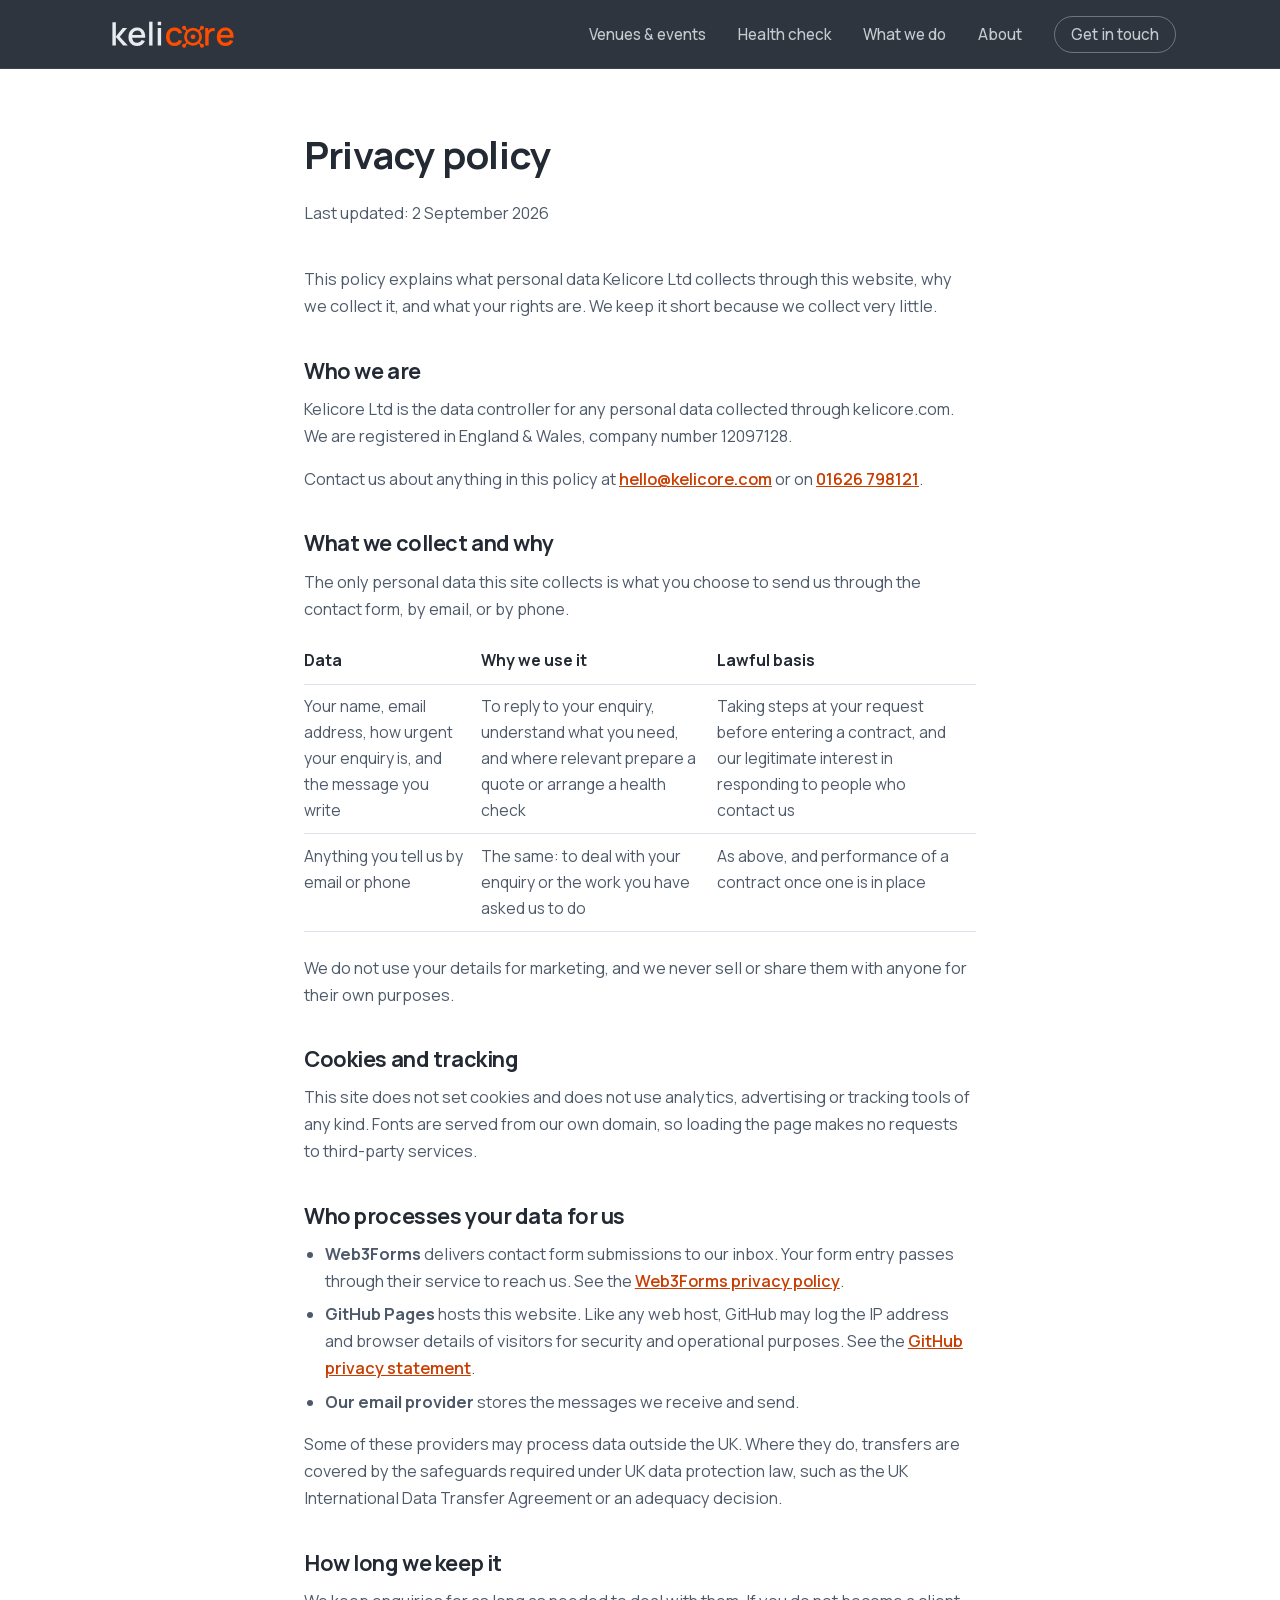
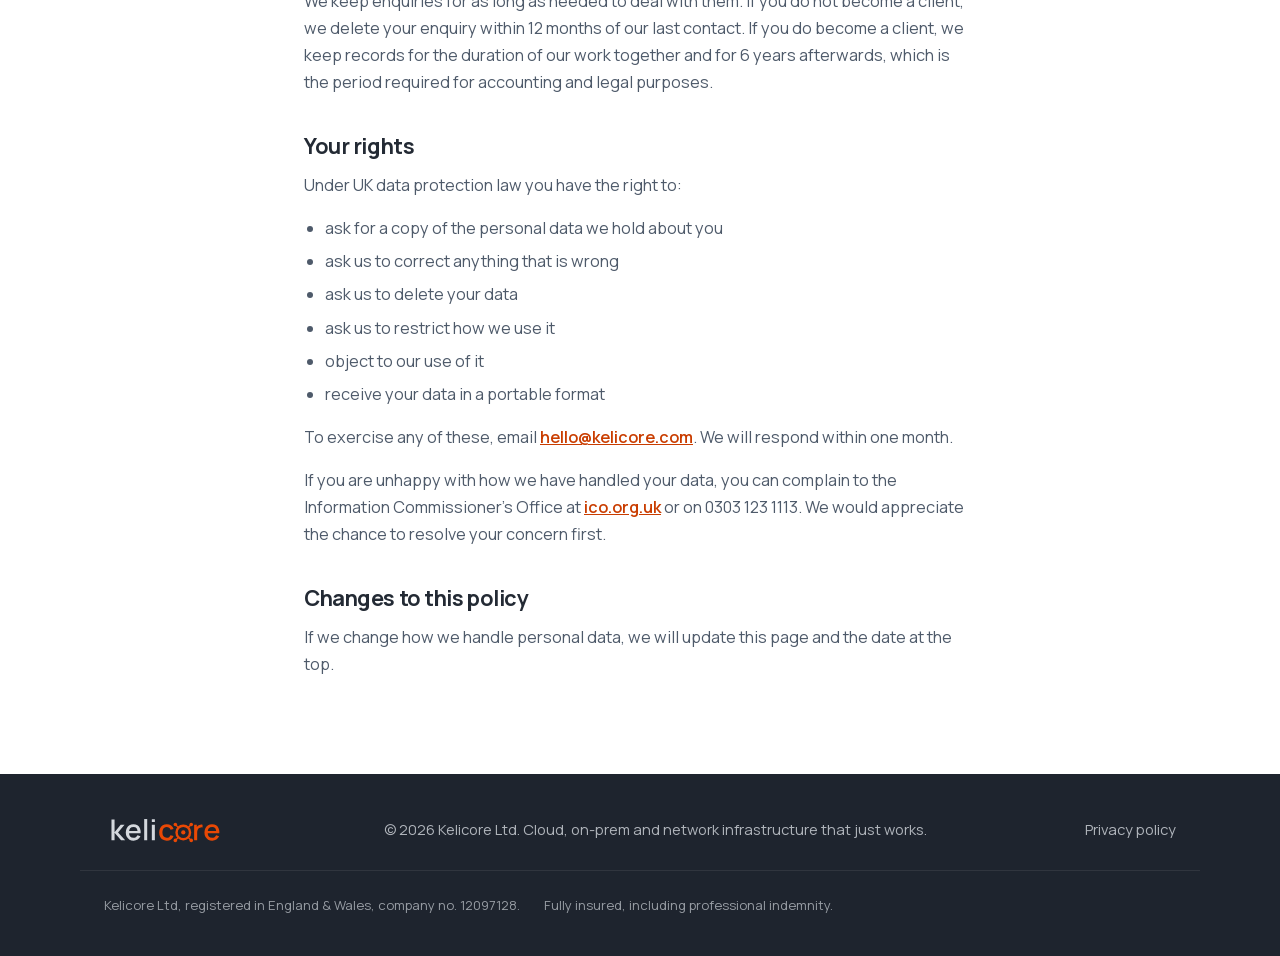
==== privacy.html @ 2460cf0d "Launch prep: privacy policy and self-hosted Manrope - Add privacy.html covering UK GDPR Art 13 discl" ====
<!DOCTYPE html>
<html lang="en">
<head>
  <meta charset="UTF-8">
  <meta name="viewport" content="width=device-width, initial-scale=1.0">
  <title>Privacy policy | Kelicore</title>
  <meta name="description" content="How Kelicore Ltd collects, uses and protects personal data submitted through kelicore.com.">
  <meta name="robots" content="noindex, follow">

  <link rel="icon" href="favicon.ico" sizes="48x48">
  <link rel="icon" href="favicon-32.png" type="image/png" sizes="32x32">
  <link rel="icon" type="image/svg+xml" href="favicon.svg">
  <link rel="apple-touch-icon" href="apple-touch-icon-180.png">
  <link rel="canonical" href="https://kelicore.com/privacy.html">

  <!-- Fonts: Manrope is the brand typeface, self-hosted (see styles.css) -->
  <link rel="preload" href="assets/fonts/manrope-latin.woff2" as="font" type="font/woff2" crossorigin>

  <link rel="stylesheet" href="styles.css">
</head>
<body>

  <header class="site-header" id="top">
    <nav class="nav container" aria-label="Primary">
      <a class="nav__brand" href="index.html" aria-label="Kelicore home">
        <img src="assets/logo-dark-bg.svg" alt="Kelicore" class="nav__logo">
      </a>
      <button class="nav__toggle" aria-expanded="false" aria-controls="nav-menu" aria-label="Toggle menu">
        <span></span><span></span><span></span>
      </button>
      <ul class="nav__menu" id="nav-menu">
        <li><a href="index.html#venues">Venues &amp; events</a></li>
        <li><a href="index.html#healthcheck">Health check</a></li>
        <li><a href="index.html#services">What we do</a></li>
        <li><a href="index.html#about">About</a></li>
        <li><a href="index.html#contact" class="nav__cta">Get in touch</a></li>
      </ul>
    </nav>
  </header>

  <main>
    <section class="page">
      <div class="container page__narrow">
        <h1 class="section__title">Privacy policy</h1>
        <p class="page__updated">Last updated: 2 September 2026</p>

        <p>
          This policy explains what personal data Kelicore Ltd collects through
          this website, why we collect it, and what your rights are. We keep it
          short because we collect very little.
        </p>

        <h2>Who we are</h2>
        <p>
          Kelicore Ltd is the data controller for any personal data collected
          through kelicore.com. We are registered in England &amp; Wales,
          company number 12097128.
        </p>
        <p>
          Contact us about anything in this policy at
          <a href="mailto:hello@kelicore.com">hello@kelicore.com</a>
          or on <a href="tel:+441626798121">01626 798121</a>.
        </p>

        <h2>What we collect and why</h2>
        <p>
          The only personal data this site collects is what you choose to send
          us through the contact form, by email, or by phone.
        </p>
        <table>
          <thead>
            <tr>
              <th scope="col">Data</th>
              <th scope="col">Why we use it</th>
              <th scope="col">Lawful basis</th>
            </tr>
          </thead>
          <tbody>
            <tr>
              <td>Your name, email address, how urgent your enquiry is, and the message you write</td>
              <td>To reply to your enquiry, understand what you need, and where relevant prepare a quote or arrange a health check</td>
              <td>Taking steps at your request before entering a contract, and our legitimate interest in responding to people who contact us</td>
            </tr>
            <tr>
              <td>Anything you tell us by email or phone</td>
              <td>The same: to deal with your enquiry or the work you have asked us to do</td>
              <td>As above, and performance of a contract once one is in place</td>
            </tr>
          </tbody>
        </table>
        <p>
          We do not use your details for marketing, and we never sell or share
          them with anyone for their own purposes.
        </p>

        <h2>Cookies and tracking</h2>
        <p>
          This site does not set cookies and does not use analytics, advertising
          or tracking tools of any kind. Fonts are served from our own domain,
          so loading the page makes no requests to third-party services.
        </p>

        <h2>Who processes your data for us</h2>
        <ul>
          <li>
            <strong>Web3Forms</strong> delivers contact form submissions to our
            inbox. Your form entry passes through their service to reach us.
            See the <a href="https://web3forms.com/privacy" rel="noopener">Web3Forms privacy policy</a>.
          </li>
          <li>
            <strong>GitHub Pages</strong> hosts this website. Like any web
            host, GitHub may log the IP address and browser details of visitors
            for security and operational purposes. See the
            <a href="https://docs.github.com/en/site-policy/privacy-policies/github-general-privacy-statement" rel="noopener">GitHub privacy statement</a>.
          </li>
          <li>
            <strong>Our email provider</strong> stores the messages we receive
            and send.
          </li>
        </ul>
        <p>
          Some of these providers may process data outside the UK. Where they
          do, transfers are covered by the safeguards required under UK data
          protection law, such as the UK International Data Transfer Agreement
          or an adequacy decision.
        </p>

        <h2>How long we keep it</h2>
        <p>
          We keep enquiries for as long as needed to deal with them. If you do
          not become a client, we delete your enquiry within 12 months of our
          last contact. If you do become a client, we keep records for the
          duration of our work together and for 6 years afterwards, which is
          the period required for accounting and legal purposes.
        </p>

        <h2>Your rights</h2>
        <p>Under UK data protection law you have the right to:</p>
        <ul>
          <li>ask for a copy of the personal data we hold about you</li>
          <li>ask us to correct anything that is wrong</li>
          <li>ask us to delete your data</li>
          <li>ask us to restrict how we use it</li>
          <li>object to our use of it</li>
          <li>receive your data in a portable format</li>
        </ul>
        <p>
          To exercise any of these, email
          <a href="mailto:hello@kelicore.com">hello@kelicore.com</a>.
          We will respond within one month.
        </p>
        <p>
          If you are unhappy with how we have handled your data, you can
          complain to the Information Commissioner's Office at
          <a href="https://ico.org.uk/make-a-complaint/" rel="noopener">ico.org.uk</a>
          or on 0303 123 1113. We would appreciate the chance to resolve your
          concern first.
        </p>

        <h2>Changes to this policy</h2>
        <p>
          If we change how we handle personal data, we will update this page
          and the date at the top.
        </p>
      </div>
    </section>
  </main>

  <footer class="footer">
    <div class="container footer__inner">
      <img src="assets/logo-dark-bg.svg" alt="Kelicore" class="footer__logo">
      <p class="footer__meta">
        &copy; <span id="year">2026</span> Kelicore Ltd. Cloud, on-prem and
        network infrastructure that just works.
      </p>
      <ul class="footer__links" aria-label="Legal">
        <li><a href="privacy.html">Privacy policy</a></li>
      </ul>
    </div>
    <div class="container footer__trust">
      <span>Kelicore Ltd, registered in England &amp; Wales, company no. 12097128.</span>
      <span>Fully insured, including professional indemnity.</span>
    </div>
  </footer>

  <script>
    document.getElementById('year').textContent = new Date().getFullYear();
    var toggle = document.querySelector('.nav__toggle');
    var menu = document.getElementById('nav-menu');
    toggle.addEventListener('click', function () {
      var open = menu.classList.toggle('is-open');
      toggle.setAttribute('aria-expanded', String(open));
    });
  </script>

</body>
</html>
---- styles.css ----
/* ==========================================================================
   Kelicore landing page
   Brand palette: orange #FF4D00, slate #3C4655, light #E8ECF1 (see logo bundle)
   ========================================================================== */

/* Manrope, self-hosted. Serving the font from our own domain means visitors'
   IP addresses are never sent to Google Fonts, so no third-party request is
   made before they choose to submit the contact form. Variable font, weights
   200-800, split into latin and latin-ext subsets exactly as Google serves it. */
@font-face {
  font-family: 'Manrope';
  font-style: normal;
  font-weight: 200 800;
  font-display: swap;
  src: url('assets/fonts/manrope-latin.woff2') format('woff2');
  unicode-range: U+0000-00FF, U+0131, U+0152-0153, U+02BB-02BC, U+02C6, U+02DA, U+02DC, U+0304, U+0308, U+0329, U+2000-206F, U+20AC, U+2122, U+2191, U+2193, U+2212, U+2215, U+FEFF, U+FFFD;
}
@font-face {
  font-family: 'Manrope';
  font-style: normal;
  font-weight: 200 800;
  font-display: swap;
  src: url('assets/fonts/manrope-latin-ext.woff2') format('woff2');
  unicode-range: U+0100-02BA, U+02BD-02C5, U+02C7-02CC, U+02CE-02D7, U+02DD-02FF, U+0304, U+0308, U+0329, U+1D00-1DBF, U+1E00-1E9F, U+1EF2-1EFF, U+2020, U+20A0-20AB, U+20AD-20C0, U+2113, U+2C60-2C7F, U+A720-A7FF;
}

:root {
  --accent: #ff4d00;
  /* Darker orange for text and icons on light backgrounds: #FF4D00 on white
     fails WCAG AA for small text, this shade passes. */
  --accent-deep: #c93d00;
  --slate: #3c4655;
  --hero-dark-1: #1e242e;
  --hero-dark-2: #2c3542;
  --hero-dark-3: #3c4655;
  --ink: #232a34;
  --ink-soft: #4e5a6a;
  --off-white: #e8ecf1;
  --white: #ffffff;
  --line: #dde3ea;
  --tint: #f1f4f7;

  --maxw: 1120px;
  --radius: 14px;
  --shadow: 0 10px 30px rgba(35, 42, 52, 0.08);
  --shadow-hover: 0 16px 40px rgba(35, 42, 52, 0.14);

  --font: 'Manrope', -apple-system, BlinkMacSystemFont, 'Segoe UI', Roboto,
    Helvetica, Arial, sans-serif;
}

* { box-sizing: border-box; }

html { scroll-behavior: smooth; }

body {
  margin: 0;
  font-family: var(--font);
  color: var(--ink);
  background: var(--white);
  line-height: 1.65;
  -webkit-font-smoothing: antialiased;
  text-rendering: optimizeLegibility;
}

h1, h2, h3 { line-height: 1.15; margin: 0; letter-spacing: -0.02em; }
p { margin: 0 0 1rem; }
a { color: inherit; }

.container {
  width: 100%;
  max-width: var(--maxw);
  margin: 0 auto;
  padding: 0 1.5rem;
}

/* Accessible focus states */
a:focus-visible,
button:focus-visible,
.btn:focus-visible {
  outline: 3px solid var(--accent);
  outline-offset: 3px;
  border-radius: 6px;
}

/* --------------------------------------------------------------------------
   Header / nav
   -------------------------------------------------------------------------- */
.site-header {
  position: sticky;
  top: 0;
  z-index: 50;
  background: rgba(30, 36, 46, 0.92);
  backdrop-filter: saturate(140%) blur(8px);
  border-bottom: 1px solid rgba(255, 255, 255, 0.08);
}

.nav {
  display: flex;
  align-items: center;
  justify-content: space-between;
  height: 68px;
}

.nav__brand { display: inline-flex; align-items: center; }
.nav__logo { height: 36px; width: auto; display: block; }

.nav__menu {
  list-style: none;
  display: flex;
  align-items: center;
  gap: 2rem;
  margin: 0;
  padding: 0;
}

.nav__menu a {
  text-decoration: none;
  color: rgba(232, 236, 241, 0.82);
  font-weight: 500;
  font-size: 0.95rem;
  transition: color 0.15s ease;
}
.nav__menu a:hover { color: var(--white); }

.nav__cta {
  border: 1px solid rgba(232, 236, 241, 0.35);
  padding: 0.45rem 1rem;
  border-radius: 999px;
}
.nav__cta:hover {
  background: var(--accent);
  color: var(--hero-dark-1) !important;
  border-color: var(--accent);
}

.nav__toggle {
  display: none;
  flex-direction: column;
  justify-content: center;
  gap: 5px;
  width: 42px;
  height: 42px;
  background: none;
  border: 0;
  cursor: pointer;
  padding: 0;
}
.nav__toggle span {
  display: block;
  height: 2px;
  width: 22px;
  margin: 0 auto;
  background: var(--off-white);
  border-radius: 2px;
  transition: transform 0.2s ease, opacity 0.2s ease;
}

/* --------------------------------------------------------------------------
   Hero
   -------------------------------------------------------------------------- */
.hero {
  position: relative;
  color: var(--off-white);
  background:
    radial-gradient(1100px 520px at 78% -10%, rgba(255, 77, 0, 0.22), transparent 60%),
    linear-gradient(160deg, var(--hero-dark-1) 0%, var(--hero-dark-2) 55%, var(--hero-dark-3) 100%);
  overflow: hidden;
}
.hero::after {
  /* subtle engineering-grid texture */
  content: "";
  position: absolute;
  inset: 0;
  background:
    linear-gradient(rgba(255,255,255,0.03) 1px, transparent 1px) 0 0 / 100% 56px,
    linear-gradient(90deg, rgba(255,255,255,0.03) 1px, transparent 1px) 0 0 / 56px 100%;
  -webkit-mask-image: radial-gradient(70% 70% at 50% 30%, #000 0%, transparent 75%);
  mask-image: radial-gradient(70% 70% at 50% 30%, #000 0%, transparent 75%);
  pointer-events: none;
}

.hero__inner {
  position: relative;
  z-index: 1;
  padding: 5.5rem 1.5rem 6rem;
  max-width: 880px;
}

.hero__eyebrow {
  text-transform: uppercase;
  letter-spacing: 0.32em;
  font-size: 0.78rem;
  font-weight: 700;
  color: var(--accent);
  margin: 0 0 1.1rem;
}

.hero__title {
  font-size: clamp(2.2rem, 6vw, 4rem);
  font-weight: 800;
  margin-bottom: 1.3rem;
}

.hero__subtitle {
  font-size: clamp(1.05rem, 2.2vw, 1.3rem);
  color: rgba(232, 236, 241, 0.82);
  max-width: 640px;
  margin-bottom: 2.2rem;
}

.hero__actions { display: flex; flex-wrap: wrap; gap: 0.9rem; }
.hero__actions--center { justify-content: center; }

/* Chips under the hero CTA */
.hero__chips {
  list-style: none;
  display: flex;
  flex-wrap: wrap;
  gap: 0.6rem;
  margin: 1.8rem 0 0;
  padding: 0;
}
.chip {
  font-size: 0.8rem;
  font-weight: 600;
  letter-spacing: 0.02em;
  color: var(--off-white);
  padding: 0.32rem 0.85rem;
  border: 1px solid rgba(255, 77, 0, 0.55);
  border-radius: 999px;
  background: rgba(255, 77, 0, 0.12);
}

/* --------------------------------------------------------------------------
   Buttons
   -------------------------------------------------------------------------- */
.btn {
  display: inline-flex;
  align-items: center;
  justify-content: center;
  font-weight: 600;
  font-size: 1rem;
  text-decoration: none;
  padding: 0.85rem 1.6rem;
  border-radius: 999px;
  transition: transform 0.15s ease, background 0.15s ease, box-shadow 0.15s ease;
  cursor: pointer;
}
.btn--primary {
  /* Dark slate text on brand orange: white-on-orange fails WCAG AA */
  background: var(--accent);
  color: var(--hero-dark-1);
  font-weight: 700;
  box-shadow: 0 8px 22px rgba(255, 77, 0, 0.28);
}
.btn--primary:hover { transform: translateY(-2px); background: #ff6322; box-shadow: 0 12px 28px rgba(255, 77, 0, 0.34); }
.btn--ghost {
  background: transparent;
  color: var(--off-white);
  border: 1px solid rgba(232, 236, 241, 0.4);
}
.btn--ghost:hover { background: rgba(232, 236, 241, 0.1); transform: translateY(-2px); }
.btn--lg { padding: 1rem 2rem; font-size: 1.1rem; }

/* --------------------------------------------------------------------------
   Sections
   -------------------------------------------------------------------------- */
.section { padding: 5rem 0; }
.section--tint { background: var(--tint); }

.section__narrow { max-width: 760px; }
.section__narrow--center { margin-inline: auto; text-align: center; }

.section__title {
  font-size: clamp(1.7rem, 3.6vw, 2.4rem);
  font-weight: 700;
  margin-bottom: 1.4rem;
}
.section__title--center { text-align: center; }

.section__subtitle {
  font-size: 1.25rem;
  font-weight: 700;
  margin: 2.2rem 0 0.8rem;
}

.section__lead {
  font-size: 1.15rem;
  color: var(--ink-soft);
  max-width: 640px;
  margin: 0 auto 2.8rem;
  text-align: center;
}

.section p { color: var(--ink-soft); font-size: 1.06rem; }
.section__narrow p { color: var(--ink-soft); }

/* --------------------------------------------------------------------------
   Service cards
   -------------------------------------------------------------------------- */
.cards {
  display: grid;
  grid-template-columns: repeat(2, 1fr);
  gap: 1.5rem;
}
.cards--three { grid-template-columns: repeat(3, 1fr); }

/* Featured lead card */
.card--feature {
  margin-bottom: 1.5rem;
  padding: 2.4rem 2.2rem;
  border-top: 4px solid var(--accent);
}
.card--feature .card__title { font-size: 1.5rem; }
.card--feature .card__body { font-size: 1.08rem; max-width: 62ch; }

/* The services feature card is full-width, so centre its content, otherwise the
   width-capped body sits against the left edge and leaves a lopsided empty gap. */
#services .card--feature { text-align: center; }
#services .card--feature .card__body { margin-inline: auto; }

.card__tag {
  display: inline-block;
  margin: 0 0 0.4rem;
  font-size: 0.72rem;
  font-weight: 700;
  letter-spacing: 0.14em;
  text-transform: uppercase;
  color: var(--accent-deep);
}

.card {
  background: var(--white);
  border: 1px solid var(--line);
  border-radius: var(--radius);
  padding: 2rem 1.8rem;
  box-shadow: var(--shadow);
  transition: transform 0.18s ease, box-shadow 0.18s ease, border-color 0.18s ease;
}
.card:hover {
  transform: translateY(-4px);
  box-shadow: var(--shadow-hover);
  border-color: var(--accent);
}

.card__icon {
  width: 52px;
  height: 52px;
  display: inline-flex;
  align-items: center;
  justify-content: center;
  border-radius: 12px;
  background: rgba(255, 77, 0, 0.1);
  color: var(--accent-deep);
  margin-bottom: 1.2rem;
}
.card__icon svg { width: 28px; height: 28px; }

.card__title { font-size: 1.2rem; font-weight: 600; margin-bottom: 0.6rem; }
.card__body { color: var(--ink-soft); font-size: 1rem; margin: 0; }

/* Testimonial pull-quote, e.g. inside the Pavilions proof card. */
.quote {
  margin: 1.6rem 0 0;
  padding: 1.2rem 0 0.2rem 1.4rem;
  border-left: 4px solid var(--accent);
}
.quote__text {
  margin: 0 0 0.7rem;
  font-size: 1.18rem;
  line-height: 1.5;
  font-weight: 500;
  color: var(--ink);
}
.quote__cite {
  font-size: 0.85rem;
  font-weight: 700;
  letter-spacing: 0.04em;
  color: var(--accent-deep);
}

.card__link {
  display: inline-block;
  margin-top: 0.9rem;
  color: var(--accent-deep);
  font-weight: 600;
  font-size: 0.95rem;
  text-decoration: none;
}
.card__link:hover { text-decoration: underline; }

/* Recommended tier: same accent treatment as the feature card */
.card--recommended { border-top: 4px solid var(--accent); }

/* Managed tier checklists */
.tier__list {
  list-style: none;
  margin: 1rem 0 0;
  padding: 0;
}
.tier__list li {
  position: relative;
  padding-left: 1.6rem;
  margin-bottom: 0.55rem;
  color: var(--ink-soft);
  font-size: 0.98rem;
  line-height: 1.5;
}
.tier__list li::before {
  content: "";
  position: absolute;
  left: 0;
  top: 0.5rem;
  width: 0.55rem;
  height: 0.3rem;
  border-left: 2px solid var(--accent);
  border-bottom: 2px solid var(--accent);
  transform: rotate(-45deg);
}
.managed__note {
  text-align: center;
  margin: 2rem 0 0;
  font-size: 0.95rem;
  color: var(--ink-soft);
}

/* --------------------------------------------------------------------------
   Health check: fixed-price entry offer
   -------------------------------------------------------------------------- */
.healthcheck__tiers {
  display: grid;
  grid-template-columns: repeat(2, 1fr);
  gap: 1.5rem;
  margin: 1.8rem 0 1.2rem;
}
.healthcheck__tier {
  background: var(--white);
  border: 1px solid var(--line);
  border-radius: var(--radius);
  padding: 1.6rem 1.5rem;
  box-shadow: var(--shadow);
}
.healthcheck__tier-title {
  font-size: 1.05rem;
  font-weight: 700;
  margin: 0;
}
#healthcheck .healthcheck__tier-body { font-size: 0.98rem; margin: 0; }
#healthcheck .healthcheck__credit { font-weight: 600; color: var(--ink); }
/* The id keeps this ahead of the generic `.section p` colour/size rules */
#healthcheck .healthcheck__price {
  font-size: 2.1rem;
  font-weight: 800;
  letter-spacing: -0.02em;
  margin: 0.5rem 0 0.6rem;
  color: var(--ink);
}
.healthcheck__price span {
  font-size: 1rem;
  font-weight: 600;
  letter-spacing: 0;
  color: var(--ink-soft);
  margin-left: 0.3rem;
}
#healthcheck .btn--primary { margin-top: 0.4rem; }

/* --------------------------------------------------------------------------
   Contact
   -------------------------------------------------------------------------- */
.section--contact { background: var(--off-white); border-top: 1px solid var(--line); }
.section--contact .section__lead { margin-bottom: 2rem; }
/* Ghost button sits on a light background here, so darken it for contrast */
.section--contact .btn--ghost {
  color: var(--ink);
  border-color: rgba(35, 42, 52, 0.25);
}
.section--contact .btn--ghost:hover { background: rgba(35, 42, 52, 0.06); }

/* Contact form */
.contact-form {
  text-align: left;
  max-width: 620px;
  margin: 0 auto;
}
.form__row {
  display: flex;
  gap: 1rem;
}
.form__row .form__field { flex: 1; }
.form__field { margin-bottom: 1.1rem; }
.form__field label {
  display: block;
  margin-bottom: 0.4rem;
  font-size: 0.9rem;
  font-weight: 600;
  color: var(--ink);
}
.form__field input,
.form__field select,
.form__field textarea {
  width: 100%;
  padding: 0.75rem 0.9rem;
  font: inherit;
  color: var(--ink);
  background: var(--white);
  border: 1px solid var(--line);
  border-radius: 10px;
  transition: border-color 0.15s ease, box-shadow 0.15s ease;
}
.form__field textarea { resize: vertical; }
.form__field input:focus,
.form__field select:focus,
.form__field textarea:focus {
  outline: none;
  border-color: var(--accent);
  box-shadow: 0 0 0 3px rgba(255, 77, 0, 0.18);
}
.contact-form .btn { margin-top: 0.4rem; }
.form__status {
  margin: 1rem 0 0;
  font-size: 0.95rem;
  font-weight: 500;
}
.form__status:empty { display: none; }
.form__status.is-success { color: #1f7a4d; }
.form__status.is-error { color: #b3261e; }
.form__status.is-sending { color: var(--ink-soft); }
/* Confirmation panel shown after a successful submit */
.form-success {
  max-width: 620px;
  margin: 0 auto;
  padding: 2.4rem 2rem;
  text-align: center;
  background: var(--white);
  border: 1px solid var(--line);
  border-radius: var(--radius);
  box-shadow: var(--shadow);
}
.form-success__icon {
  width: 60px;
  height: 60px;
  margin: 0 auto 1.1rem;
  display: inline-flex;
  align-items: center;
  justify-content: center;
  border-radius: 50%;
  background: rgba(31, 122, 77, 0.12);
  color: #1f7a4d;
}
.form-success__icon svg { width: 32px; height: 32px; }
.form-success__title { font-size: 1.35rem; font-weight: 700; margin: 0 0 0.5rem; }
.form-success__text {
  margin: 0;
  color: var(--ink-soft);
  font-size: 1.02rem;
  line-height: 1.55;
}
.form-success__text a { color: var(--accent-deep); font-weight: 600; }

/* Privacy notice beside the submit button */
.form__consent {
  margin: 0.9rem 0 0;
  font-size: 0.86rem;
  color: var(--ink-soft);
}
.form__consent a { color: var(--accent-deep); font-weight: 600; }

.contact-alt {
  margin: 1.6rem 0 0;
  font-size: 0.95rem;
  color: var(--ink-soft);
}
.contact-alt a { color: var(--accent-deep); font-weight: 600; }

@media (max-width: 560px) {
  .form__row { flex-direction: column; gap: 0; }
}

/* --------------------------------------------------------------------------
   Footer
   -------------------------------------------------------------------------- */
.footer {
  background: var(--hero-dark-1);
  color: rgba(232, 236, 241, 0.72);
  padding: 2.5rem 0;
}
.footer__inner {
  display: flex;
  align-items: center;
  justify-content: space-between;
  gap: 1rem;
  flex-wrap: wrap;
}
.footer__logo { height: 32px; width: auto; opacity: 0.9; }
.footer__meta { margin: 0; font-size: 0.92rem; }

/* Trust signals */
.footer__trust {
  margin-top: 1.5rem;
  padding-top: 1.5rem;
  border-top: 1px solid rgba(255, 255, 255, 0.08);
  display: flex;
  flex-wrap: wrap;
  gap: 0.4rem 1.5rem;
  font-size: 0.82rem;
  color: rgba(232, 236, 241, 0.6);
  line-height: 1.6;
}

.footer__links {
  list-style: none;
  margin: 0;
  padding: 0;
  display: flex;
  gap: 1.5rem;
}
.footer__links a {
  color: rgba(232, 236, 241, 0.72);
  text-decoration: none;
  font-size: 0.92rem;
}
.footer__links a:hover { color: var(--white); text-decoration: underline; }

/* --------------------------------------------------------------------------
   Legal / long-form pages (privacy.html)
   -------------------------------------------------------------------------- */
.page { padding: 4rem 0 5rem; }
.page__narrow { max-width: 720px; }
.page__updated {
  font-size: 0.92rem;
  color: var(--ink-soft);
  margin-bottom: 2.5rem;
}
.page h2 {
  font-size: 1.35rem;
  font-weight: 700;
  margin: 2.4rem 0 0.8rem;
}
.page p,
.page li { color: var(--ink-soft); font-size: 1.02rem; }
.page ul { padding-left: 1.3rem; margin: 0 0 1rem; }
.page li { margin-bottom: 0.4rem; }
.page a { color: var(--accent-deep); font-weight: 600; }
.page table {
  width: 100%;
  border-collapse: collapse;
  margin: 0 0 1.4rem;
  font-size: 0.98rem;
}
.page th,
.page td {
  text-align: left;
  vertical-align: top;
  padding: 0.6rem 0.8rem 0.6rem 0;
  border-bottom: 1px solid var(--line);
  color: var(--ink-soft);
}
.page th { color: var(--ink); font-weight: 700; }

/* --------------------------------------------------------------------------
   Responsive
   -------------------------------------------------------------------------- */
@media (max-width: 760px) {
  .nav__toggle { display: flex; }

  .nav__menu {
    position: absolute;
    top: 68px;
    left: 0;
    right: 0;
    flex-direction: column;
    align-items: stretch;
    gap: 0;
    background: var(--hero-dark-1);
    border-bottom: 1px solid rgba(255, 255, 255, 0.08);
    padding: 0.5rem 1.5rem 1rem;
    transform: translateY(-12px);
    opacity: 0;
    pointer-events: none;
    transition: opacity 0.18s ease, transform 0.18s ease;
  }
  .nav__menu.is-open { transform: translateY(0); opacity: 1; pointer-events: auto; }
  .nav__menu li { padding: 0.35rem 0; }
  .nav__menu a { display: block; padding: 0.5rem 0; }
  .nav__cta { display: inline-block; text-align: center; margin-top: 0.4rem; }

  .cards,
  .cards--three { grid-template-columns: 1fr; }

  .healthcheck__tiers { grid-template-columns: 1fr; }

  .hero__inner { padding: 4rem 1.5rem 4.5rem; }
  .section { padding: 3.5rem 0; }

  .footer__inner { flex-direction: column; text-align: center; }
  .footer__links { justify-content: center; }
  .footer__trust { justify-content: center; text-align: center; }
}

@media (prefers-reduced-motion: reduce) {
  html { scroll-behavior: auto; }
  * { transition: none !important; }
}
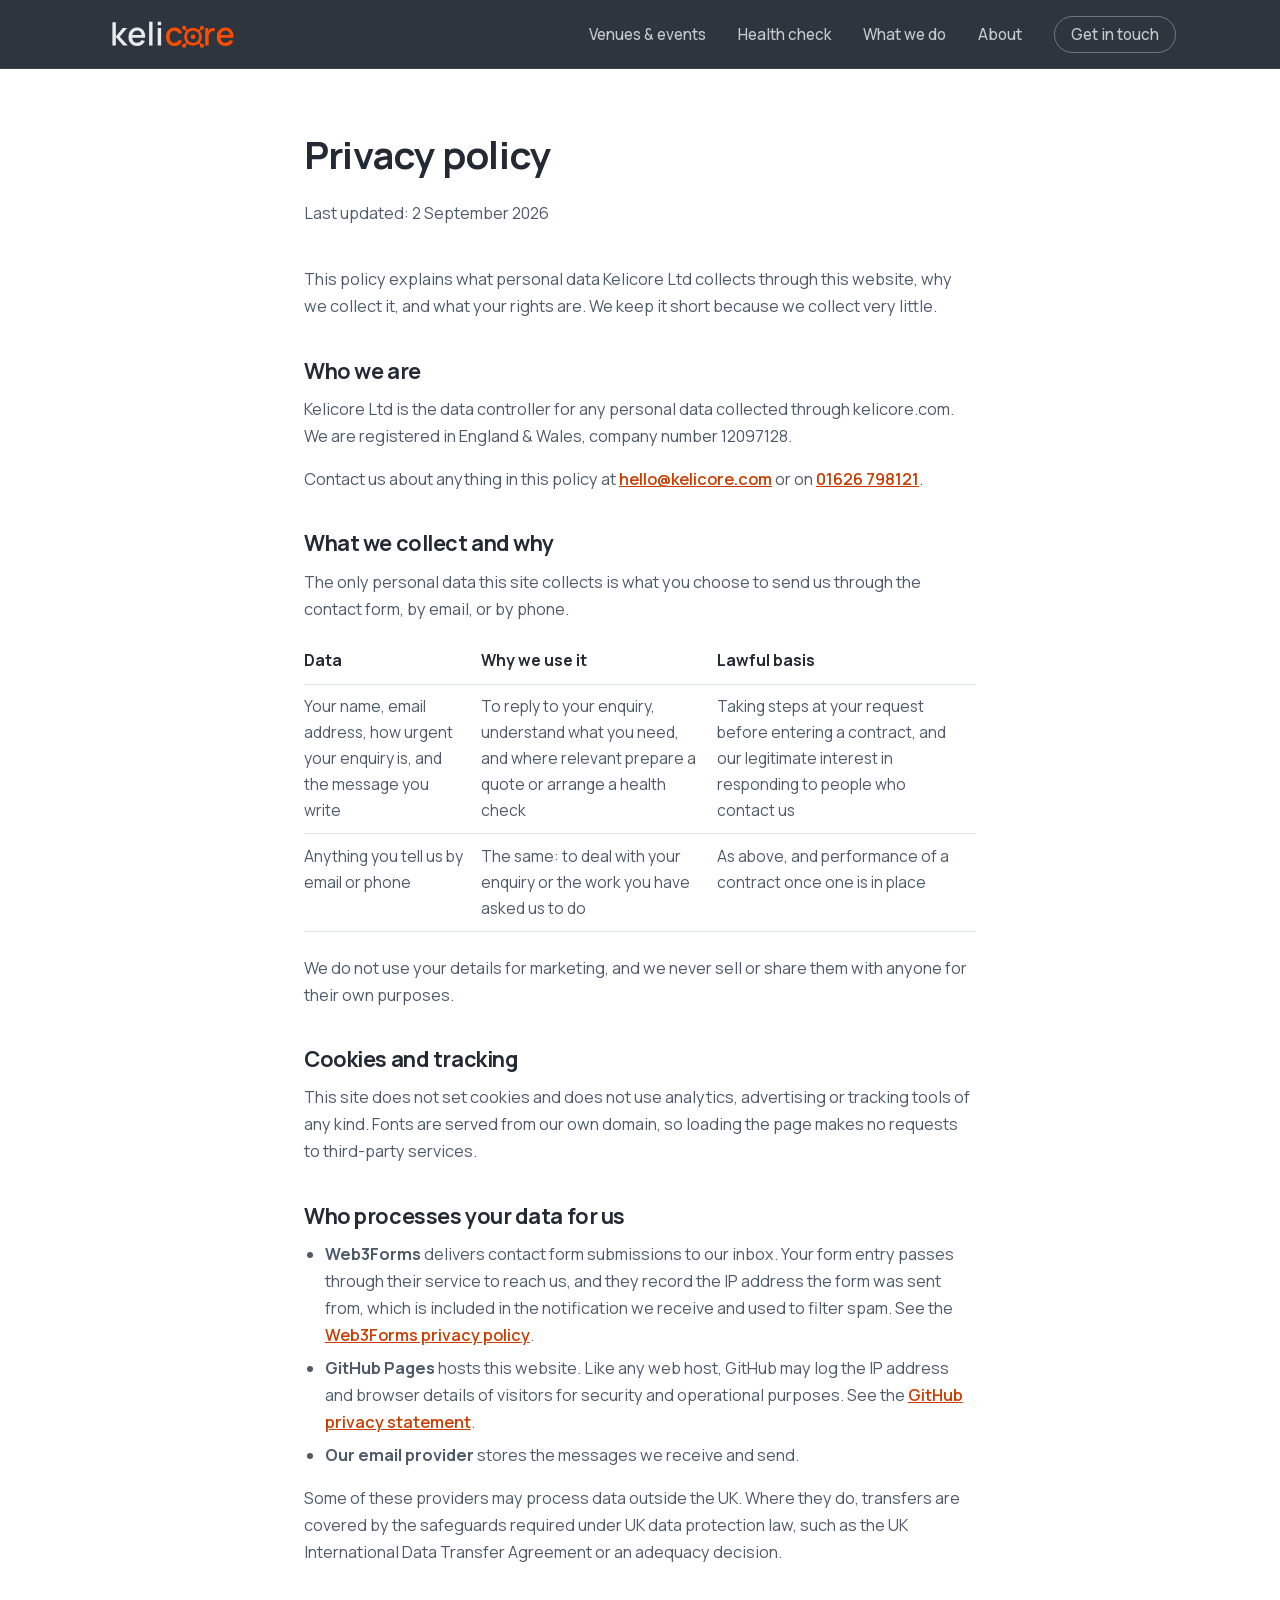
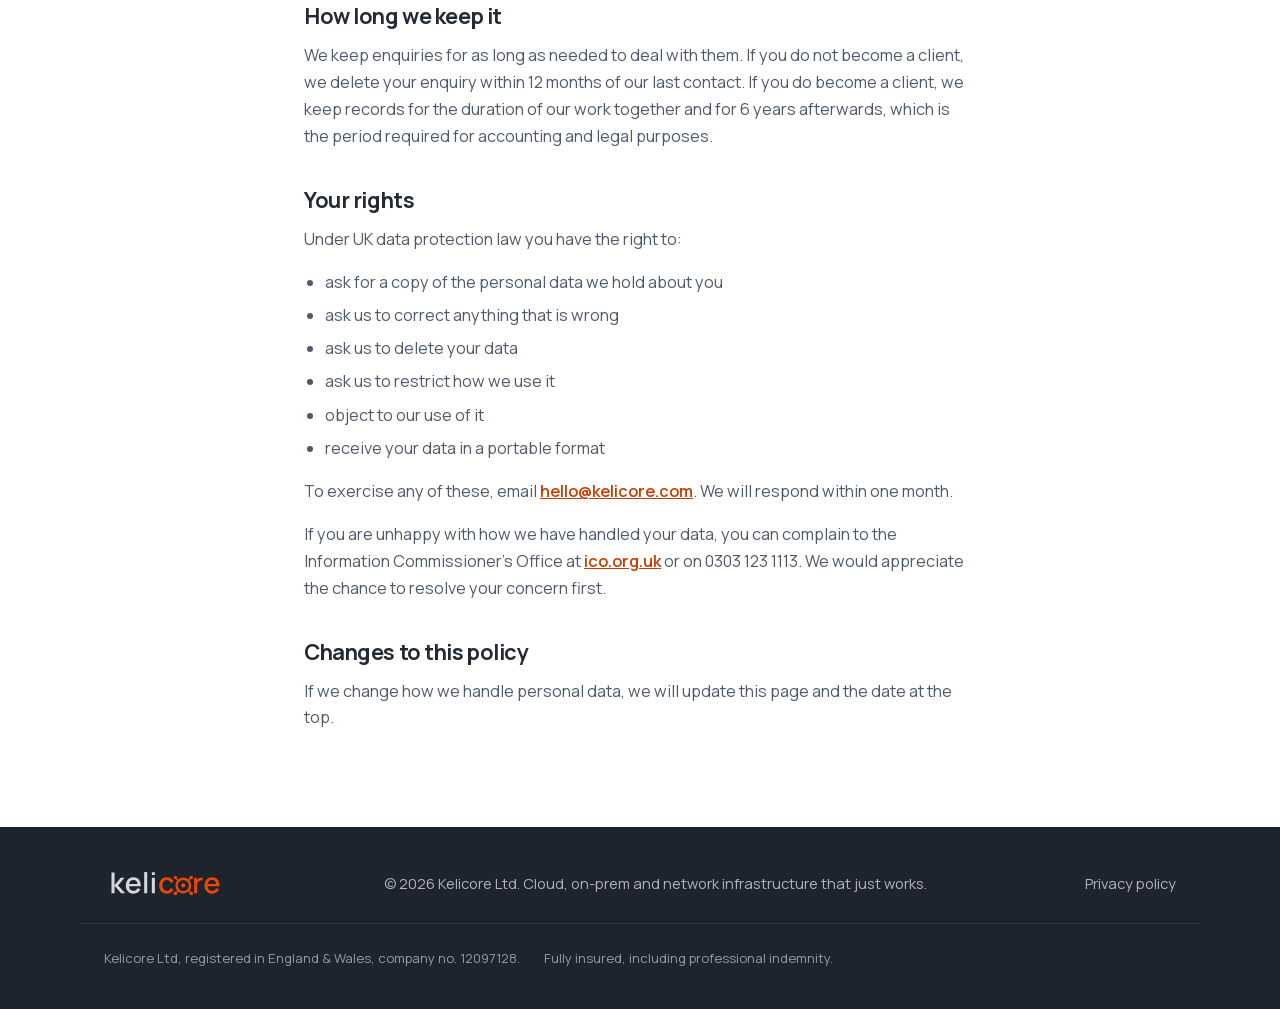
==== commit 2b7c2517: "Contact form confirmed working on kelicore.com Remove the stale note that the Web3Forms key was lock" ====
--- a/privacy.html
+++ b/privacy.html
@@ -104,7 +104,9 @@
         <ul>
           <li>
             <strong>Web3Forms</strong> delivers contact form submissions to our
-            inbox. Your form entry passes through their service to reach us.
+            inbox. Your form entry passes through their service to reach us,
+            and they record the IP address the form was sent from, which is
+            included in the notification we receive and used to filter spam.
             See the <a href="https://web3forms.com/privacy" rel="noopener">Web3Forms privacy policy</a>.
           </li>
           <li>
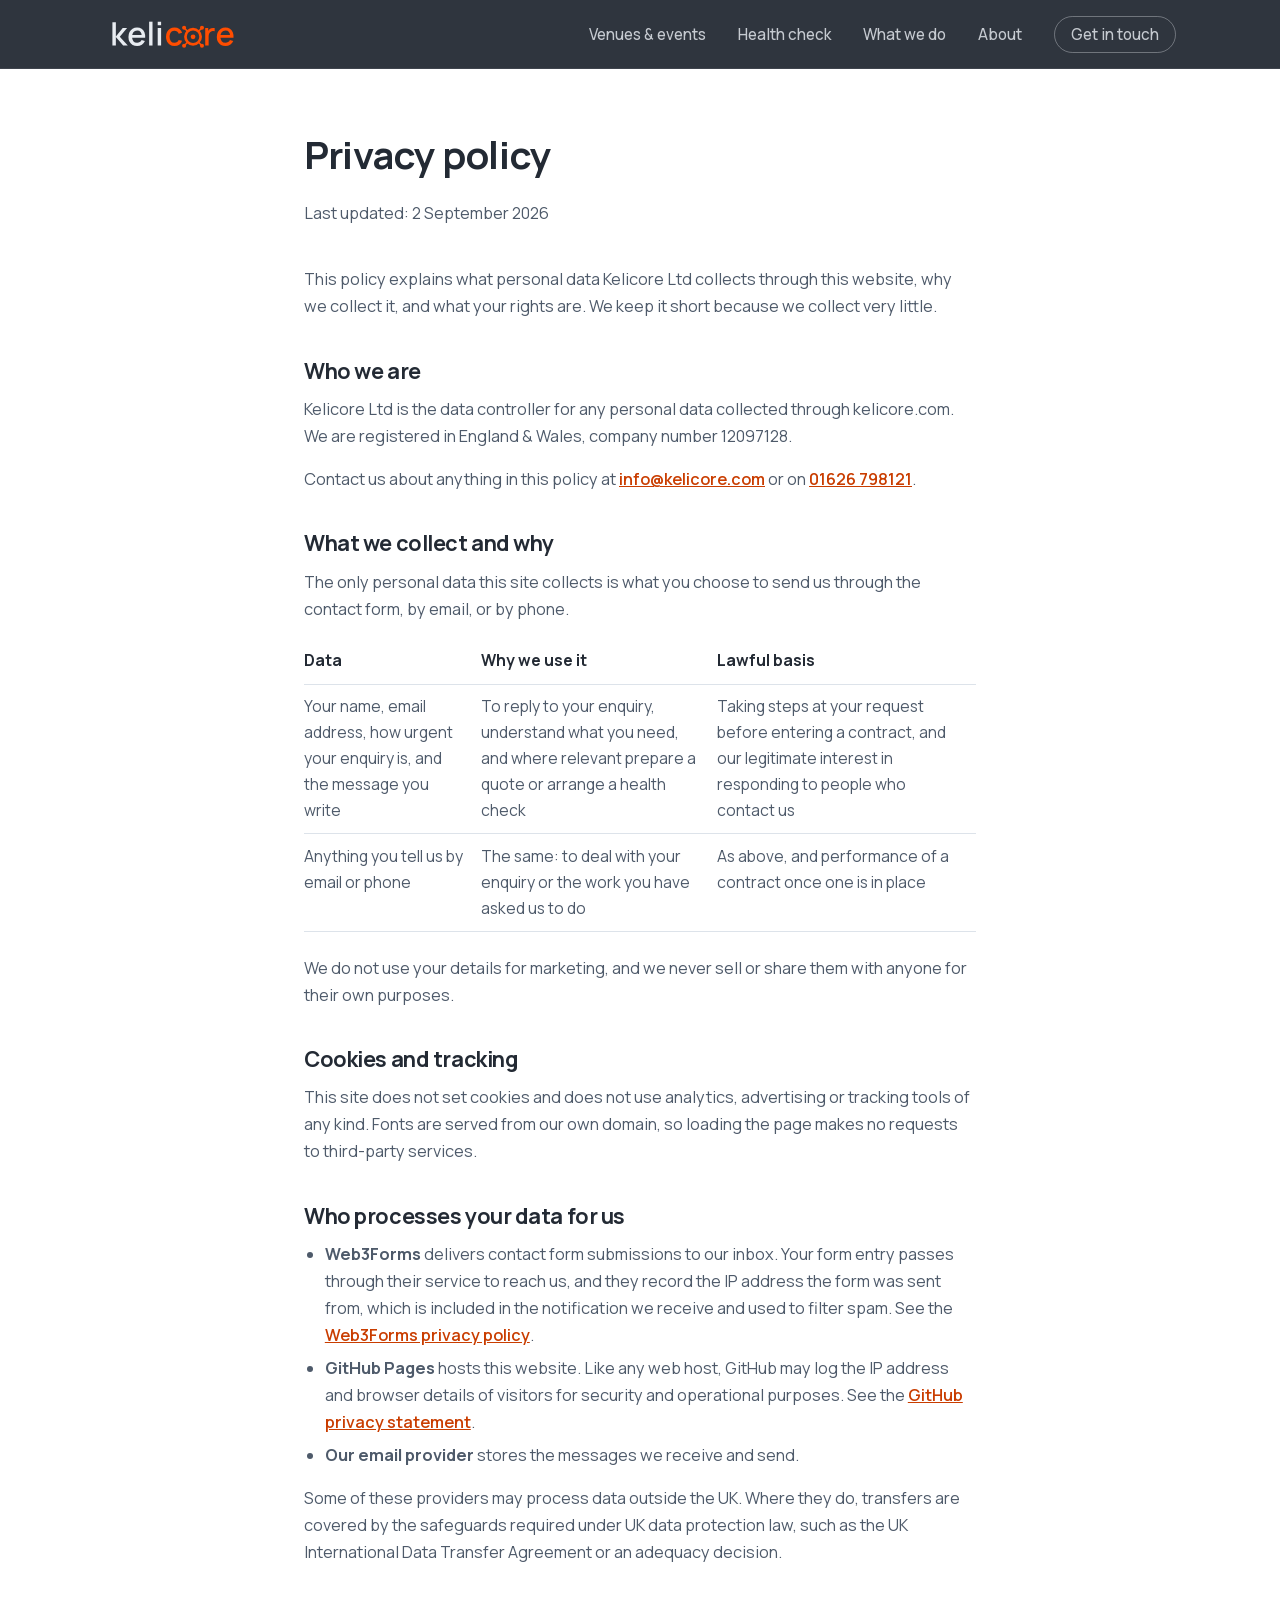
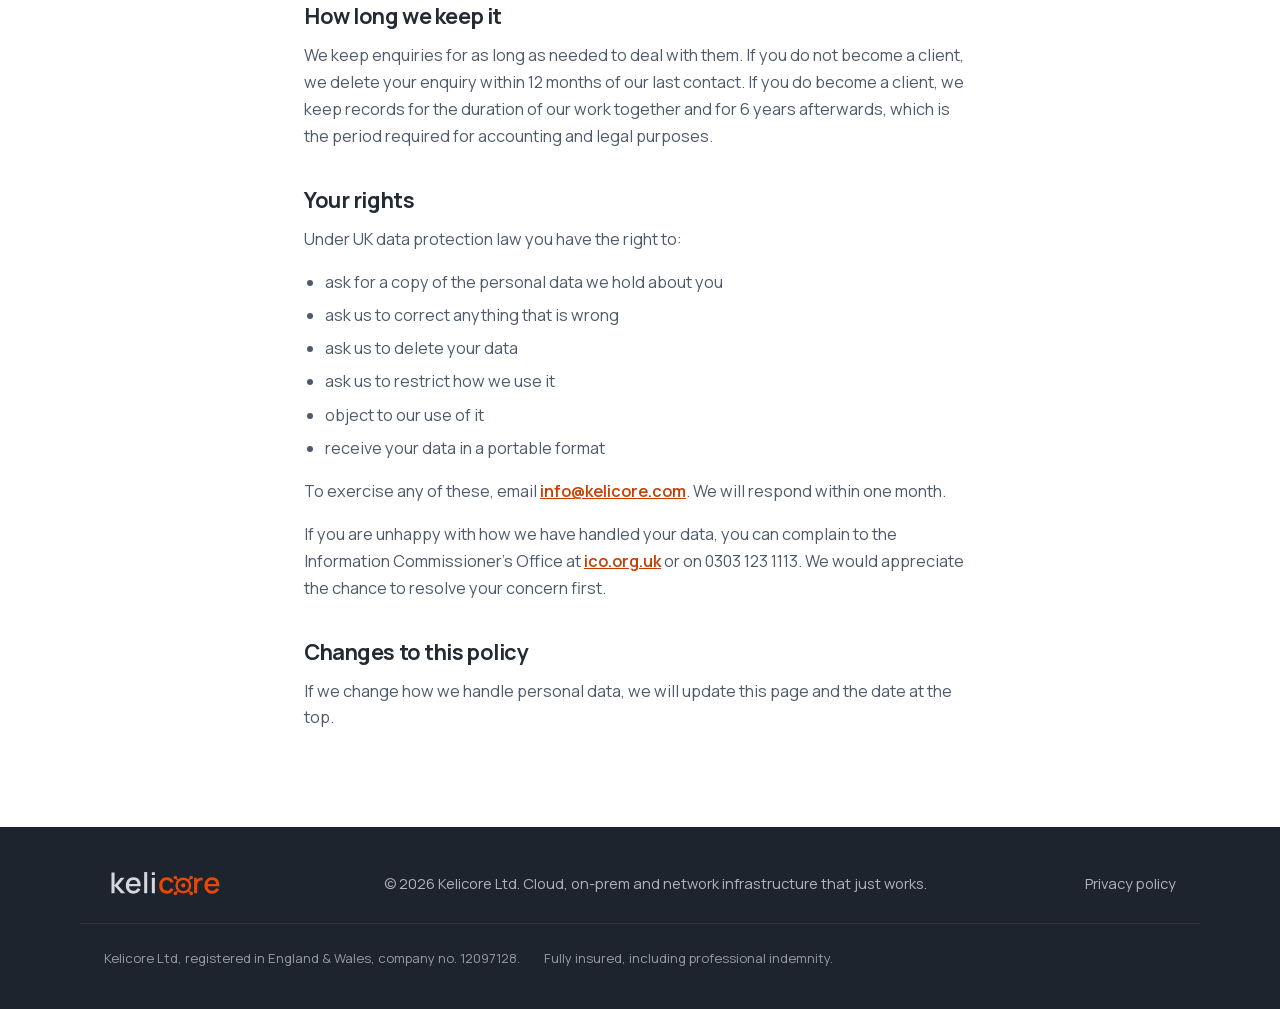
==== commit 987aa332: "updates" ====
--- a/privacy.html
+++ b/privacy.html
@@ -58,7 +58,7 @@
         </p>
         <p>
           Contact us about anything in this policy at
-          <a href="mailto:hello@kelicore.com">hello@kelicore.com</a>
+          <a href="mailto:info@kelicore.com">info@kelicore.com</a>
           or on <a href="tel:+441626798121">01626 798121</a>.
         </p>
 
@@ -148,7 +148,7 @@
         </ul>
         <p>
           To exercise any of these, email
-          <a href="mailto:hello@kelicore.com">hello@kelicore.com</a>.
+          <a href="mailto:info@kelicore.com">info@kelicore.com</a>.
           We will respond within one month.
         </p>
         <p>
